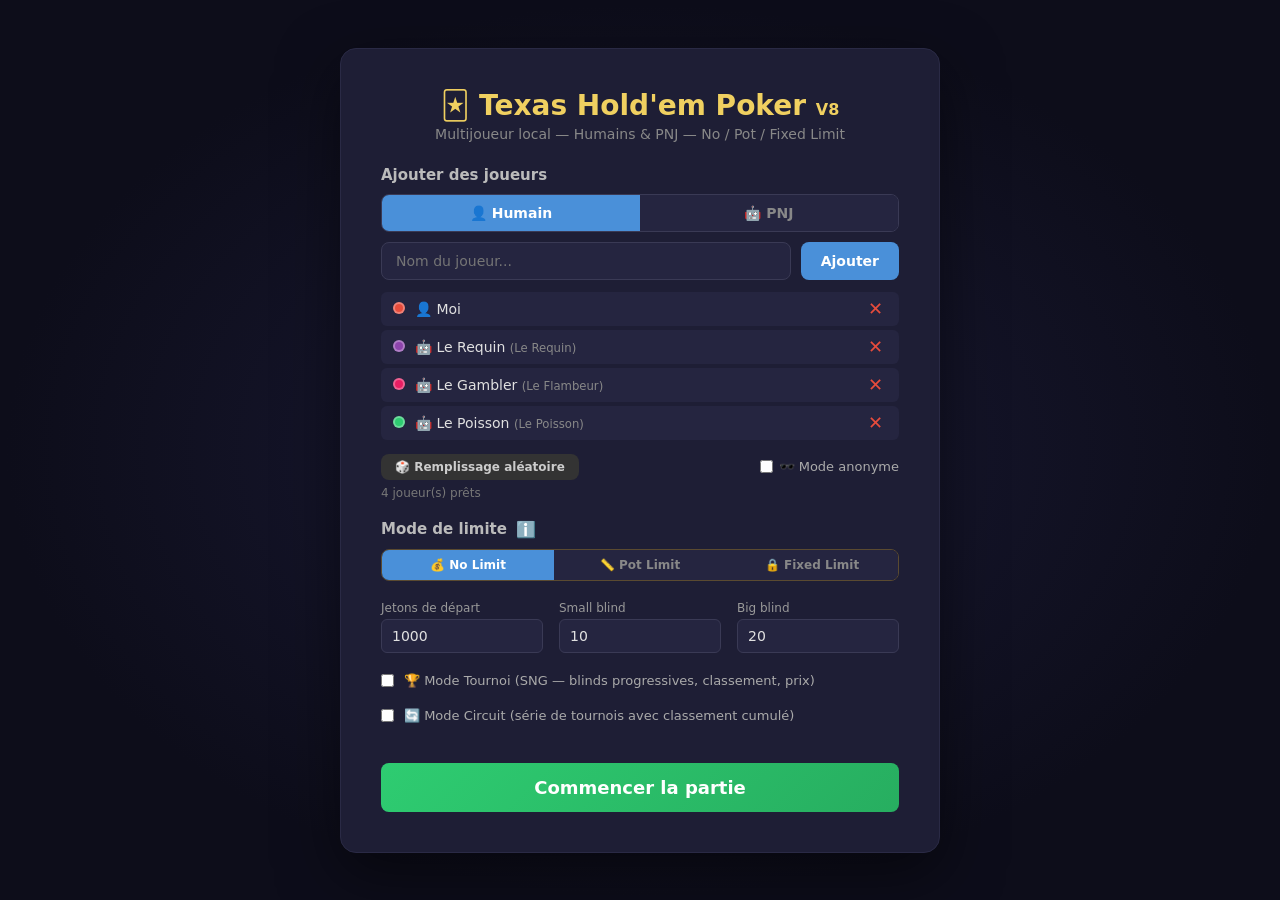
==== index.html @ 8957c3cc "V9: panneau classement live + mode circuit + payout adaptatif + adaptation inter-tournois" ====
<!DOCTYPE html>
<html lang="fr">
<head>
  <meta charset="UTF-8">
  <meta name="viewport" content="width=device-width, initial-scale=1.0">
  <title>Texas Hold'em Poker V9</title>
  <link rel="icon" href="data:image/svg+xml,<svg xmlns='http://www.w3.org/2000/svg' viewBox='0 0 32 32'><text y='28' font-size='28'>🃏</text></svg>">
  <link rel="stylesheet" href="style.css">
</head>
<body>
  <!-- Écran de configuration -->
  <div id="setup-screen" class="setup-screen">
    <div class="setup-card">
      <h1>🃏 Texas Hold'em Poker <span style="font-size:16px;color:#f0d060">V8</span></h1>
      <p class="setup-subtitle">Multijoueur local — Humains & PNJ — No / Pot / Fixed Limit</p>

      <div class="setup-section">
        <h3>Ajouter des joueurs</h3>
        <div class="add-player-row">
          <div class="player-type-toggle">
            <button id="toggle-human" class="toggle-btn active">👤 Humain</button>
            <button id="toggle-npc" class="toggle-btn">🤖 PNJ</button>
          </div>
          <input type="text" id="player-name-input" placeholder="Nom du joueur..." maxlength="20" autocomplete="off">
          <button id="add-player-btn" class="btn btn-primary">Ajouter</button>
        </div>
        <!-- Grille de sélection PNJ -->
        <div id="npc-grid" class="npc-grid hidden">
          <p class="npc-grid-hint">Choisis un personnage (tu peux en prendre plusieurs fois) :</p>
          <div id="npc-cards" class="npc-cards"></div>
        </div>
        <ul id="player-list" class="player-list"></ul>
        <div class="setup-options-row">
          <button id="random-fill-btn" class="btn btn-sm">🎲 Remplissage aléatoire</button>
          <label class="anon-toggle-label">
            <input type="checkbox" id="anonymous-mode-checkbox">
            <span>🕶️ Mode anonyme</span>
          </label>
        </div>
        <p id="player-count-msg" class="hint">Minimum 2 joueurs requis</p>
      </div>

      <div class="setup-section">
        <h3>Mode de limite <button id="toggle-limit-info" class="btn-info-icon" title="Explications">ℹ️</button></h3>
        <div class="player-type-toggle limit-mode-toggle limit-triple">
          <button id="toggle-nolimit" class="toggle-btn active">💰 No Limit</button>
          <button id="toggle-potlimit" class="toggle-btn">📏 Pot Limit</button>
          <button id="toggle-fixedlimit" class="toggle-btn">🔒 Fixed Limit</button>
        </div>
        <div id="limit-info" class="limit-info hidden">
          <p><b>💰 No Limit</b> : Tu peux miser tous tes jetons à tout moment (tapis). C'est le mode le plus agressif et stratégique.</p>
          <p><b>📏 Pot Limit</b> : La relance max est limitée à la taille du pot. Plus contrôlé que le No Limit, mais plus de liberté que le Fixed Limit.</p>
          <p><b>🔒 Fixed Limit</b> : Les mises et relances sont fixes (1×BB preflop/flop, 2×BB turn/river). Maximum 4 relances par tour. Le mode le plus mathématique.</p>
        </div>
      </div>

      <div class="setup-section config-row">
        <div class="config-item">
          <label for="starting-chips">Jetons de départ</label>
          <input type="number" id="starting-chips" value="1000" min="100" max="100000" step="100">
        </div>
        <div class="config-item">
          <label for="small-blind">Small blind</label>
          <input type="number" id="small-blind" value="10" min="1" max="1000" step="5">
        </div>
        <div class="config-item">
          <label for="big-blind">Big blind</label>
          <input type="number" id="big-blind" value="20" min="2" max="2000" step="5">
        </div>
      </div>

      <div class="setup-section" style="margin-top:8px">
        <label class="anon-toggle-label" style="display:flex;align-items:center;gap:10px;cursor:pointer">
          <input type="checkbox" id="tournament-mode-checkbox">
          <span>🏆 Mode Tournoi (SNG — blinds progressives, classement, prix)</span>
        </label>
        <div id="tournament-speed-row" class="hidden" style="margin-top:8px;display:flex;gap:16px">
          <label style="font-size:13px;color:#aaa">Vitesse :</label>
          <label style="cursor:pointer;font-size:13px"><input type="radio" name="t-speed" value="turbo"> ⚡ Turbo (5 mains/niveau)</label>
          <label style="cursor:pointer;font-size:13px"><input type="radio" name="t-speed" value="normal" checked> 🕐 Normal (10 mains/niveau)</label>
          <label style="cursor:pointer;font-size:13px"><input type="radio" name="t-speed" value="slow"> 🐢 Lent (20 mains/niveau)</label>
        </div>
      </div>

      <div class="setup-section" style="margin-top:8px">
        <label class="anon-toggle-label" style="display:flex;align-items:center;gap:10px;cursor:pointer">
          <input type="checkbox" id="circuit-mode-checkbox">
          <span>🔄 Mode Circuit (série de tournois avec classement cumulé)</span>
        </label>
        <div id="circuit-config-row" class="hidden" style="margin-top:8px;display:flex;gap:16px;align-items:center">
          <label style="font-size:13px;color:#aaa">Nombre de tournois :</label>
          <select id="circuit-count" style="background:#1a1a35;color:#e0e0e0;border:1px solid #3a3a55;border-radius:6px;padding:4px 10px;font-size:13px">
            <option value="2">2</option>
            <option value="3" selected>3</option>
            <option value="4">4</option>
            <option value="5">5</option>
          </select>
        </div>
      </div>

      <button id="start-game-btn" class="btn btn-start" disabled>Commencer la partie</button>
    </div>
  </div>

  <!-- Écran de jeu -->
  <div id="game-screen" class="game-screen hidden">
    <!-- En-tête -->
    <div class="game-header">
      <div class="game-info">
        <span id="phase-label" class="phase-label">Pré-flop</span>
        <span id="tournament-hud" class="tournament-hud hidden">
          <span id="t-level">🏆 Niv 1</span>
          <span id="t-blinds">10/20</span>
          <span id="t-hands-left">(10 mains)</span>
          <span id="t-phase-badge" class="t-phase-badge"></span>
          <span id="t-players-left"></span>
        </span>
      </div>
      <div class="game-controls">
        <span class="chip-legend">
          <span class="chip-dot chip-white"></span>1
          <span class="chip-dot chip-red"></span>5
          <span class="chip-dot chip-blue"></span>10
          <span class="chip-dot chip-green"></span>25
          <span class="chip-dot chip-purple"></span>100
          <span class="chip-dot chip-gold"></span>500
        </span>
        <button id="toggle-advice-btn" class="btn btn-sm">💡 Conseils</button>
        <button id="toggle-sound-btn" class="btn-sound" title="Activer/désactiver le son">🔊</button>
        <button id="show-rankings-btn" class="btn btn-sm">🏅 Classement</button>
        <button id="show-log-btn" class="btn btn-sm">📋 Log</button>
        <button id="new-hand-btn" class="btn btn-sm">Nouvelle main</button>
        <button id="end-game-btn" class="btn btn-sm btn-danger">Quitter</button>
      </div>
    </div>

    <!-- Table de poker -->
    <div class="table-container">
      <div class="poker-table">
        <!-- Pile de jetons du pot (au centre) -->
        <div id="pot-area" class="pot-area">
          <span id="pot-display" class="pot-display">Pot : 0</span>
          <div id="pot-stack" class="chip-stack pot-stack"></div>
        </div>

        <!-- Zone des cartes communes -->
        <div class="community-area">
          <div class="community-label">Cartes communes</div>
          <div id="community-cards" class="community-cards">
            <div class="card-placeholder"></div>
            <div class="card-placeholder"></div>
            <div class="card-placeholder"></div>
            <div class="card-placeholder"></div>
            <div class="card-placeholder"></div>
          </div>
        </div>

        <!-- Joueurs positionnés autour de la table -->
        <div id="seats-container" class="seats-container"></div>
      </div>
    </div>

    <!-- Contrôles d'action pour le joueur courant -->
    <div id="action-bar" class="action-bar hidden">
      <div id="current-player-indicator" class="current-player"></div>
      <div class="action-buttons">
        <button id="fold-btn" class="btn btn-action btn-fold">Se coucher</button>
        <button id="check-call-btn" class="btn btn-action btn-check">Parole</button>
        <button id="raise-btn" class="btn btn-action btn-raise">Relancer</button>
        <button id="allin-btn" class="btn btn-action btn-allin">Tapis !</button>
        <div id="raise-controls" class="raise-controls hidden">
          <input type="range" id="raise-slider" min="0" max="1000" value="40" step="5">
          <span id="raise-amount" class="raise-amount">40</span>
          <button id="confirm-raise-btn" class="btn btn-action btn-confirm">Confirmer</button>
          <button id="cancel-raise-btn" class="btn btn-sm">Annuler</button>
        </div>
      </div>
    </div>
  </div>

  <!-- Overlay pour voir ses cartes -->
  <div id="card-overlay" class="card-overlay hidden">
    <div class="card-overlay-content">
      <p class="overlay-player-name" id="overlay-player-name"></p>
      <div id="overlay-cards" class="overlay-cards"></div>
      <p class="overlay-hint">Les autres joueurs : détournez le regard !</p>
      <button id="hide-cards-btn" class="btn btn-primary">Cacher mes cartes</button>
      <div id="overlay-timer" class="overlay-timer"></div>
    </div>
  </div>

  <!-- Panneau de log -->
  <div id="log-panel" class="log-panel hidden">
    <div class="log-header">
      <h3>Historique</h3>
      <div class="log-header-buttons">
        <button id="export-log-btn" class="btn btn-sm">📥 Exporter</button>
        <button id="close-log-btn" class="btn btn-sm">✕</button>
      </div>
    </div>
    <div id="log-content" class="log-content"></div>
  </div>

  <!-- Panneau de classement V9 -->
  <div id="rankings-panel" class="rankings-panel hidden">
    <div class="rankings-header">
      <h3 id="rankings-title">🏅 Classement</h3>
      <button id="close-rankings-btn" class="btn btn-sm">✕</button>
    </div>
    <div id="rankings-content" class="rankings-content"></div>
  </div>

  <!-- Panneau de conseils -->
  <div id="advice-panel" class="advice-panel hidden">
    <div class="advice-header">
      <h3>💡 Conseils stratégiques</h3>
      <button id="close-advice-btn" class="btn btn-sm">✕</button>
    </div>
    <div id="advice-content" class="advice-content"></div>
  </div>

  <!-- Overlay de fin de main (vainqueur) -->
  <div id="winner-overlay" class="winner-overlay hidden">
    <div class="winner-card">
      <h2 id="winner-title"></h2>
      <div id="showdown-cards" class="showdown-cards"></div>
      <p id="winner-amount"></p>
      <button id="next-hand-btn" class="btn btn-start">Main suivante</button>
    </div>
  </div>

  <script src="npcs.js"></script>
  <script src="strategies/loader.js"></script>
  <script src="strategies/position.js"></script>
  <script src="strategies/stack-depth.js"></script>
  <script src="strategies/board-texture.js"></script>
  <script src="strategies/multiway.js"></script>
  <script src="strategies/phase.js"></script>
  <script src="strategies/opponent-model.js"></script>
  <script src="strategies/gto.js"></script>
  <script src="decide.js"></script>
  <script src="audio.js"></script>
  <script src="fx.js"></script>
  <script src="tournament.js"></script>
  <script src="game.js"></script>
</body>
</html>
---- style.css ----
/* === RESET & BASE === */
*, *::before, *::after {
  box-sizing: border-box;
  margin: 0;
  padding: 0;
}

body {
  font-family: 'Segoe UI', system-ui, -apple-system, sans-serif;
  background: #0d0d1a;
  color: #e0e0e0;
  height: 100vh;
  width: 100vw;
  overflow: hidden;
  user-select: none;
}

.hidden {
  display: none !important;
}

/* === BUTTONS === */
.btn {
  cursor: pointer;
  border: none;
  border-radius: 8px;
  font-weight: 600;
  font-size: 14px;
  padding: 10px 20px;
  transition: all 0.15s ease;
  font-family: inherit;
}

.btn:hover {
  filter: brightness(1.15);
  transform: translateY(-1px);
}

.btn:active {
  transform: translateY(0);
}

.btn:disabled {
  opacity: 0.4;
  cursor: not-allowed;
  filter: none;
  transform: none;
}

.btn-primary {
  background: #4a90d9;
  color: #fff;
}

.btn-start {
  background: linear-gradient(135deg, #2ecc71, #27ae60);
  color: #fff;
  font-size: 18px;
  padding: 14px 40px;
  margin-top: 20px;
  width: 100%;
}

.btn-danger {
  background: #c0392b;
  color: #fff;
}

.btn-sm {
  font-size: 12px;
  padding: 6px 14px;
  background: #333;
  color: #ccc;
}

.btn-action {
  font-size: 16px;
  padding: 12px 28px;
  border-radius: 10px;
  min-width: 120px;
}

.btn-fold {
  background: #c0392b;
  color: #fff;
}

.btn-check {
  background: #2980b9;
  color: #fff;
}

.btn-raise {
  background: #e67e22;
  color: #fff;
}

.btn-allin {
  background: linear-gradient(135deg, #e74c3c, #c0392b);
  color: #fff;
  font-weight: 800;
  letter-spacing: 1px;
  text-shadow: 0 1px 2px rgba(0,0,0,0.4);
  animation: allin-glow 1.5s ease-in-out infinite alternate;
}

.btn-allin:hover {
  background: linear-gradient(135deg, #ff5c4c, #e04040);
  animation: none;
  box-shadow: 0 0 20px rgba(231, 76, 60, 0.7);
}

.btn-allin:disabled {
  background: #555;
  color: #888;
  text-shadow: none;
  animation: none;
}

@keyframes allin-glow {
  from { box-shadow: 0 0 5px rgba(231, 76, 60, 0.4); }
  to   { box-shadow: 0 0 18px rgba(231, 76, 60, 0.8); }
}

.btn-confirm {
  background: #27ae60;
  color: #fff;
  font-size: 14px;
  padding: 8px 20px;
}

/* === SETUP SCREEN === */
.setup-screen {
  display: flex;
  align-items: center;
  justify-content: center;
  height: 100vh;
  background: radial-gradient(ellipse at center, #1a1a35 0%, #0d0d1a 70%);
}

.setup-card {
  background: #1e1e35;
  border: 1px solid #2a2a45;
  border-radius: 16px;
  padding: 40px;
  width: 600px;
  max-width: 95vw;
  max-height: 95vh;
  overflow-y: auto;
  box-shadow: 0 20px 60px rgba(0,0,0,0.5);
}

.setup-card h1 {
  text-align: center;
  font-size: 28px;
  margin-bottom: 4px;
  color: #f0d060;
}

.setup-subtitle {
  text-align: center;
  color: #888;
  font-size: 14px;
  margin-bottom: 24px;
}

.setup-section {
  margin-bottom: 20px;
}

.setup-section h3 {
  font-size: 15px;
  margin-bottom: 10px;
  color: #bbb;
}

.add-player-row {
  display: flex;
  gap: 10px;
  flex-wrap: wrap;
}

/* === PLAYER TYPE TOGGLE === */
.player-type-toggle {
  display: flex;
  gap: 0;
  border-radius: 8px;
  overflow: hidden;
  border: 1px solid #3a3a55;
  width: 100%;
}

/* Bouton info */
.btn-info-icon {
  background: none;
  border: none;
  font-size: 16px;
  cursor: pointer;
  padding: 0 4px;
  vertical-align: middle;
  transition: transform 0.15s;
}

.btn-info-icon:hover {
  transform: scale(1.2);
}

/* Panneau d'info limite */
.limit-info {
  margin-top: 10px;
  padding: 12px 14px;
  background: #1a1a30;
  border: 1px solid #3a3a55;
  border-radius: 8px;
  font-size: 12px;
  line-height: 1.6;
  color: #aaa;
}

.limit-info p {
  margin-bottom: 6px;
}

.limit-info b {
  color: #ddd;
}

/* Résumé de fin de partie */
.game-summary {
  text-align: center;
  padding: 10px 0;
}

.summary-stats {
  display: flex;
  justify-content: center;
  gap: 30px;
  margin-bottom: 16px;
  font-size: 15px;
  color: #ddd;
}

.summary-ranking {
  margin-bottom: 16px;
}

.summary-ranking h4 {
  color: #f0d060;
  margin-bottom: 8px;
  font-size: 16px;
}

.ranking-list {
  font-size: 14px;
  line-height: 1.8;
  color: #ccc;
}

.summary-buttons {
  display: flex;
  justify-content: center;
  gap: 10px;
}

/* Mode de limite : visuel distinct */
.limit-mode-toggle {
  border-color: #5a4a30 !important;
  background: #1a1a2e;
}

/* 3 boutons en ligne */
.limit-triple .toggle-btn {
  padding: 8px 8px;
  font-size: 12px;
}

.toggle-btn {
  flex: 1;
  padding: 10px 14px;
  font-size: 14px;
  font-family: inherit;
  font-weight: 600;
  border: none;
  cursor: pointer;
  background: #252540;
  color: #888;
  transition: all 0.15s ease;
}

.toggle-btn.active {
  background: #4a90d9;
  color: #fff;
}

.toggle-btn:hover:not(.active) {
  background: #303050;
  color: #ccc;
}

/* === NPC GRID === */
.npc-grid {
  margin-top: 12px;
}

.npc-grid-hint {
  color: #888;
  font-size: 13px;
  margin-bottom: 10px;
}

.npc-cards {
  display: grid;
  grid-template-columns: repeat(3, 1fr);
  gap: 8px;
  max-height: 320px;
  overflow-y: auto;
}

.npc-card {
  background: #252540;
  border: 2px solid #3a3a55;
  border-radius: 10px;
  padding: 10px;
  cursor: pointer;
  transition: all 0.15s ease;
  text-align: center;
}

.npc-card:hover {
  border-color: #4a90d9;
  transform: translateY(-2px);
  box-shadow: 0 4px 12px rgba(0,0,0,0.3);
}

.npc-card.selected {
  border-color: #f0d060;
  background: #2a2a40;
  box-shadow: 0 0 15px rgba(240,208,96,0.3);
}

.npc-card-emoji {
  font-size: 32px;
  margin-bottom: 4px;
}

.npc-card-name {
  font-weight: 700;
  font-size: 14px;
  color: #e0e0e0;
  margin-bottom: 2px;
}

.npc-card-archetype {
  font-size: 10px;
  color: #f0d060;
  text-transform: uppercase;
  letter-spacing: 1px;
  margin-bottom: 4px;
}

.npc-card-desc {
  font-size: 11px;
  color: #999;
  margin-bottom: 6px;
  line-height: 1.3;
}

.npc-card-backstory {
  font-size: 10px;
  color: #666;
  font-style: italic;
  margin-bottom: 8px;
  line-height: 1.3;
}

.npc-card-traits {
  display: flex;
  flex-direction: column;
  gap: 2px;
}

.npc-trait {
  display: flex;
  align-items: center;
  gap: 6px;
  font-size: 9px;
}

.trait-label {
  width: 70px;
  text-align: right;
  color: #777;
  text-transform: capitalize;
}

.trait-bar {
  flex: 1;
  height: 5px;
  background: #1a1a30;
  border-radius: 3px;
  overflow: hidden;
}

.trait-fill {
  height: 100%;
  background: linear-gradient(90deg, #4a90d9, #2ecc71);
  border-radius: 3px;
}

/* === NPC BADGE ON SEATS === */
.npc-badge {
  font-size: 12px;
  filter: grayscale(0);
}

.add-player-row input {
  flex: 1;
  padding: 10px 14px;
  border-radius: 8px;
  border: 1px solid #3a3a55;
  background: #252540;
  color: #e0e0e0;
  font-size: 14px;
  font-family: inherit;
  outline: none;
}

.add-player-row input:focus {
  border-color: #4a90d9;
}

.player-list {
  list-style: none;
  margin-top: 12px;
  max-height: 160px;
  overflow-y: auto;
}

.player-list li {
  display: flex;
  justify-content: space-between;
  align-items: center;
  padding: 8px 12px;
  margin-bottom: 4px;
  background: #252540;
  border-radius: 6px;
  font-size: 14px;
}

.player-list li .remove-player {
  background: none;
  border: none;
  color: #e74c3c;
  cursor: pointer;
  font-size: 18px;
  padding: 0 4px;
  line-height: 1;
}

.player-list li .remove-player:hover {
  color: #ff6b6b;
}

/* Options de setup (aléatoire + anonyme) */
.setup-options-row {
  display: flex;
  align-items: center;
  justify-content: space-between;
  margin-top: 10px;
  gap: 12px;
}
.anon-toggle-label {
  display: flex;
  align-items: center;
  gap: 6px;
  font-size: 13px;
  color: #aaa;
  cursor: pointer;
  user-select: none;
}
.anon-toggle-label input {
  cursor: pointer;
}
.npc-name-generic {
  color: #888;
  font-style: italic;
}

.player-list li .player-color-dot {
  display: inline-block;
  width: 12px;
  height: 12px;
  border-radius: 50%;
  margin-right: 10px;
  border: 2px solid rgba(255,255,255,0.3);
}

.hint {
  color: #777;
  font-size: 12px;
  margin-top: 6px;
}

.config-row {
  display: flex;
  gap: 16px;
}

.config-item {
  flex: 1;
}

.config-item label {
  display: block;
  font-size: 12px;
  color: #999;
  margin-bottom: 4px;
}

.config-item input {
  width: 100%;
  padding: 8px 10px;
  border-radius: 6px;
  border: 1px solid #3a3a55;
  background: #252540;
  color: #e0e0e0;
  font-size: 14px;
  font-family: inherit;
  outline: none;
}

.config-item input:focus {
  border-color: #4a90d9;
}

/* === GAME SCREEN === */
.game-screen {
  display: flex;
  flex-direction: column;
  height: 100vh;
  background: radial-gradient(ellipse at center, #1a1a35 0%, #0d0d1a 70%);
}

.game-header {
  display: flex;
  justify-content: space-between;
  align-items: center;
  padding: 10px 24px;
  background: rgba(0,0,0,0.3);
  border-bottom: 1px solid #2a2a45;
  z-index: 10;
}

.game-info {
  display: flex;
  align-items: center;
  gap: 20px;
}

.phase-label {
  background: #4a90d9;
  color: #fff;
  padding: 4px 14px;
  border-radius: 12px;
  font-size: 13px;
  font-weight: 700;
  text-transform: uppercase;
}

.game-controls {
  display: flex;
  gap: 8px;
}

/* === POKER TABLE === */
.table-container {
  flex: 1;
  display: flex;
  align-items: center;
  justify-content: center;
  padding: 20px;
}

.poker-table {
  position: relative;
  width: 75vw;
  max-width: 1000px;
  height: 55vh;
  max-height: 550px;
  min-height: 420px;
  background: radial-gradient(ellipse at center, #27744a 0%, #1a5c38 50%, #0f3d22 100%);
  border-radius: 50%;
  border: 8px solid #1a3a25;
  box-shadow:
    0 0 0 20px #1a1a2e,
    0 0 0 24px #2a2a3a,
    0 20px 60px rgba(0,0,0,0.6),
    inset 0 0 80px rgba(0,0,0,0.2);
}

/* === POT AREA (centre de la table) === */
.pot-area {
  position: absolute;
  top: 26%;
  left: 50%;
  transform: translate(-50%, -50%);
  display: flex;
  flex-direction: column;
  align-items: center;
  gap: 4px;
  z-index: 2;
}

.pot-display {
  font-size: 15px;
  font-weight: 700;
  color: #f0d060;
  text-shadow: 0 1px 3px rgba(0,0,0,0.5);
}

/* === CHIP STACKS === */
.chip-stack {
  transition: all 0.3s ease;
}

/* Ligne de piles côte à côte */
.chip-stacks-row {
  display: flex;
  gap: 3px;
  justify-content: center;
  align-items: flex-end;
}

/* Pile d'une dénomination */
.chip-denom-stack {
  display: flex;
  flex-direction: column;
  align-items: center;
  position: relative;
}

.chip-denom-stack .chip {
  width: 22px;
  height: 22px;
  border-radius: 50%;
  margin-top: -12px;
  border: 2px solid rgba(255,255,255,0.25);
  box-shadow: 0 1px 2px rgba(0,0,0,0.3);
}

.chip-denom-stack .chip:first-child {
  margin-top: 0;
}

.chip-count-label {
  font-size: 8px;
  color: #aaa;
  margin-top: 1px;
}

.pot-stack .chip-denom-stack .chip {
  width: 26px;
  height: 26px;
  margin-top: -14px;
  border-color: rgba(240,208,96,0.5);
}

.pot-stack .chip-denom-stack .chip:first-child {
  margin-top: 0;
}

/* Couleurs des jetons */
.chip.chip-gold   { background: radial-gradient(circle at 35% 35%, #f0d060, #b8860b); }
.chip.chip-blue   { background: radial-gradient(circle at 35% 35%, #5dade2, #1a5276); }
.chip.chip-red    { background: radial-gradient(circle at 35% 35%, #ec7063, #922b21); }
.chip.chip-green  { background: radial-gradient(circle at 35% 35%, #58d68d, #1e8449); }
.chip.chip-purple { background: radial-gradient(circle at 35% 35%, #af7ac5, #6c3483); }
.chip.chip-white  { background: radial-gradient(circle at 35% 35%, #f5f5f5, #bbb); }

/* Piles des joueurs */
.player-chip-stack {
  margin-top: 2px;
}

.player-chip-stack .chip {
  width: 16px;
  height: 16px;
  margin-top: -8px;
  border: 1.5px solid rgba(255,255,255,0.2);
}

.player-chip-stack .chip:first-child {
  margin-top: 0;
}

/* Piles de mises courantes (devant le joueur, près du tapis) */
.bet-stack {
  position: absolute;
  bottom: 70px;
  left: 50%;
  transform: translateX(-50%);
  z-index: 3;
}
.bet-stack .chip {
  width: 14px;
  height: 14px;
  margin-top: -7px;
  border: 1.5px solid rgba(255,255,255,0.3);
}

/* Légende des valeurs de jetons */
.chip-legend {
  display: flex;
  align-items: center;
  gap: 2px;
  font-size: 10px;
  color: #888;
  margin-right: 8px;
}

.chip-dot {
  display: inline-block;
  width: 12px;
  height: 12px;
  border-radius: 50%;
  margin: 0 1px 0 6px;
  border: 1px solid rgba(255,255,255,0.2);
}

.chip-dot.chip-gold   { background: radial-gradient(circle at 35% 35%, #f0d060, #b8860b); }
.chip-dot.chip-blue   { background: radial-gradient(circle at 35% 35%, #5dade2, #1a5276); }
.chip-dot.chip-red    { background: radial-gradient(circle at 35% 35%, #ec7063, #922b21); }
.chip-dot.chip-green  { background: radial-gradient(circle at 35% 35%, #58d68d, #1e8449); }
.chip-dot.chip-purple { background: radial-gradient(circle at 35% 35%, #af7ac5, #6c3483); }
.chip-dot.chip-white  { background: radial-gradient(circle at 35% 35%, #f5f5f5, #bbb); }

/* === ADVICE PANEL === */
.advice-panel {
  position: fixed;
  right: 0;
  top: 0;
  bottom: 0;
  width: 300px;
  background: rgba(15,15,30,0.97);
  backdrop-filter: blur(10px);
  border-left: 1px solid #2a2a45;
  z-index: 75;
  display: flex;
  flex-direction: column;
  animation: slideInRight 0.25s ease-out;
}

@keyframes slideInRight {
  from { transform: translateX(100%); }
  to { transform: translateX(0); }
}

.advice-header {
  display: flex;
  justify-content: space-between;
  align-items: center;
  padding: 16px 20px;
  border-bottom: 1px solid #2a2a45;
}

.advice-header h3 {
  font-size: 15px;
}

.advice-content {
  flex: 1;
  overflow-y: auto;
  padding: 16px 20px;
  font-size: 13px;
  line-height: 1.7;
  color: #bbb;
}

.advice-section {
  margin-bottom: 12px;
  padding: 8px 12px;
  background: rgba(255,255,255,0.04);
  border-radius: 8px;
}

.advice-tips {
  background: rgba(240,208,96,0.08);
  border: 1px solid rgba(240,208,96,0.2);
  color: #ddd;
  line-height: 1.6;
}

/* === COMMUNITY CARDS === */
.community-area {
  position: absolute;
  top: 56%;
  left: 50%;
  transform: translate(-50%, -50%);
  display: flex;
  flex-direction: column;
  align-items: center;
  gap: 4px;
}

.community-label {
  font-size: 11px;
  color: rgba(255,255,255,0.6);
  text-transform: uppercase;
  letter-spacing: 2px;
  margin-bottom: 2px;
}

.community-cards {
  display: flex;
  gap: 8px;
}

.card-placeholder {
  width: 56px;
  height: 80px;
  border-radius: 6px;
  border: 1.5px dashed rgba(255,255,255,0.15);
  background: rgba(0,0,0,0.1);
}

/* === CARD STYLES === */
.card {
  width: 56px;
  height: 80px;
  border-radius: 6px;
  font-weight: 700;
  display: flex;
  flex-direction: column;
  align-items: center;
  justify-content: center;
  position: relative;
  flex-shrink: 0;
  box-shadow: 0 2px 8px rgba(0,0,0,0.3);
  transition: transform 0.15s ease;
}

.card-back {
  background: linear-gradient(135deg, #1a3a5c, #0d2137);
  border: 2px solid #2a5080;
  background-image:
    repeating-linear-gradient(45deg, transparent, transparent 4px, rgba(255,255,255,0.03) 4px, rgba(255,255,255,0.03) 8px);
}

.card-back::after {
  content: '';
  position: absolute;
  inset: 4px;
  border-radius: 3px;
  border: 1px solid rgba(255,255,255,0.15);
}

.card-front {
  background: #fff;
  border: 2px solid #ccc;
  color: #000;
}

.card-front.red {
  color: #c0392b;
}

.card-rank {
  position: absolute;
  top: 3px;
  left: 5px;
  font-size: 13px;
  line-height: 1;
}

.card-suit-center {
  font-size: 22px;
  line-height: 1;
}

/* === SEATS / PLAYERS === */
.seats-container {
  position: absolute;
  inset: 0;
  pointer-events: none;
}

.player-seat {
  position: absolute;
  transform: translate(-50%, -50%);
  pointer-events: auto;
  display: flex;
  flex-direction: column;
  align-items: center;
  gap: 4px;
  z-index: 5;
}

.player-info.active {
  border-color: #f0d060;
  box-shadow: 0 0 20px rgba(240,208,96,0.4);
  animation: pulse-gold 1.5s ease-in-out infinite;
}

.player-info.folded {
  opacity: 0.4;
}

.player-info.all-in {
  border-color: #e74c3c;
}

.player-name-row {
  display: flex;
  align-items: center;
  justify-content: center;
  gap: 6px;
  font-size: 13px;
  font-weight: 700;
}

.dealer-badge {
  background: #f0d060;
  color: #000;
  width: 18px;
  height: 18px;
  border-radius: 50%;
  font-size: 10px;
  font-weight: 900;
  display: flex;
  align-items: center;
  justify-content: center;
  line-height: 1;
}

.blind-badge {
  width: 20px;
  height: 16px;
  border-radius: 3px;
  font-size: 9px;
  font-weight: 900;
  display: inline-flex;
  align-items: center;
  justify-content: center;
  line-height: 1;
  margin: 0 1px;
}
.blind-sb {
  background: #3498db;
  color: #fff;
}
.blind-bb {
  background: #e74c3c;
  color: #fff;
}

.player-chips {
  font-size: 12px;
  color: #f0d060;
  font-weight: 600;
}

.player-bet {
  font-size: 11px;
  color: #aaa;
}

/* Player hole cards (shown next to player info) */
.player-hole-cards {
  display: flex;
  gap: 4px;
}

.player-hole-cards .card {
  width: 44px;
  height: 62px;
  cursor: default;
}

.player-hole-cards .card .card-rank {
  font-size: 11px;
  top: 2px;
  left: 3px;
}

.player-hole-cards .card .card-suit-center {
  font-size: 18px;
}

/* Cartes plus grandes pour le mode solo humain */
.player-hole-cards-large .card {
  width: 60px;
  height: 85px;
}

.player-hole-cards-large .card .card-rank {
  font-size: 15px;
  top: 3px;
  left: 5px;
}

.player-hole-cards-large .card .card-suit-center {
  font-size: 26px;
}

.view-cards-btn {
  font-size: 11px;
  padding: 4px 10px;
  background: rgba(255,255,255,0.1);
  color: #ccc;
  border: 1px solid rgba(255,255,255,0.2);
  border-radius: 6px;
  cursor: pointer;
  font-family: inherit;
  transition: all 0.15s;
}

.view-cards-btn:hover {
  background: rgba(255,255,255,0.2);
  color: #fff;
}

/* === ACTION BAR === */
.action-bar {
  position: fixed;
  bottom: 0;
  left: 0;
  right: 0;
  background: rgba(20,20,40,0.95);
  backdrop-filter: blur(10px);
  border-top: 1px solid #2a2a45;
  padding: 12px 24px;
  display: flex;
  align-items: center;
  justify-content: center;
  gap: 20px;
  z-index: 20;
}

.current-player {
  font-size: 16px;
  font-weight: 700;
  color: #f0d060;
  min-width: 150px;
  text-align: center;
}

.action-buttons {
  display: flex;
  align-items: center;
  gap: 10px;
}

.raise-controls {
  display: flex;
  align-items: center;
  gap: 10px;
  margin-left: 8px;
}

.raise-controls input[type="range"] {
  width: 120px;
  accent-color: #e67e22;
}

.raise-amount {
  color: #e67e22;
  font-weight: 700;
  min-width: 40px;
  text-align: center;
}

/* === CARD OVERLAY === */
.card-overlay {
  position: fixed;
  inset: 0;
  background: rgba(0,0,0,0.85);
  backdrop-filter: blur(8px);
  display: flex;
  align-items: center;
  justify-content: center;
  z-index: 100;
}

.card-overlay-content {
  text-align: center;
}

.overlay-player-name {
  font-size: 20px;
  font-weight: 700;
  margin-bottom: 20px;
  color: #f0d060;
}

.overlay-cards {
  display: flex;
  gap: 16px;
  justify-content: center;
  margin-bottom: 16px;
}

.overlay-cards .card {
  width: 100px;
  height: 140px;
}

.overlay-cards .card .card-rank {
  font-size: 24px;
  top: 6px;
  left: 8px;
}

.overlay-cards .card .card-suit-center {
  font-size: 44px;
}

.overlay-hint {
  color: #e74c3c;
  font-size: 14px;
  font-weight: 600;
  margin-bottom: 20px;
  animation: blink 1s ease-in-out infinite;
}

.overlay-timer {
  color: #888;
  font-size: 14px;
  margin-top: 8px;
}

/* === WINNER OVERLAY === */
.winner-overlay {
  position: fixed;
  inset: 0;
  background: rgba(0,0,0,0.8);
  backdrop-filter: blur(6px);
  display: flex;
  align-items: center;
  justify-content: center;
  z-index: 90;
}

.winner-card h2 {
  font-size: 28px;
  color: #f0d060;
  margin-bottom: 20px;
}

.showdown-cards {
  display: flex;
  flex-direction: column;
  gap: 16px;
  margin-bottom: 16px;
  max-height: 300px;
  overflow-y: auto;
}

.showdown-player {
  background: rgba(255,255,255,0.05);
  border-radius: 10px;
  padding: 12px 16px;
}

.showdown-player .showdown-name {
  font-weight: 700;
  margin-bottom: 8px;
}

.showdown-cards-row {
  display: flex;
  gap: 6px;
  justify-content: center;
}

.showdown-player .showdown-cards-row .card {
  width: 52px;
  height: 74px;
}

.showdown-player .showdown-cards-row .card .card-rank {
  font-size: 13px;
  top: 3px;
  left: 4px;
}

.showdown-player .showdown-cards-row .card .card-suit-center {
  font-size: 22px;
}

.showdown-player .showdown-hand-name {
  font-size: 13px;
  color: #aaa;
  margin-top: 4px;
}

.winner-highlight {
  border: 2px solid #f0d060;
  background: rgba(240,208,96,0.1);
}

#winner-amount {
  font-size: 18px;
  color: #2ecc71;
  font-weight: 700;
  margin-bottom: 20px;
}

.winner-tied {
  color: #f0d060;
}

/* === LOG PANEL === */
.log-panel {
  position: fixed;
  right: 0;
  top: 0;
  bottom: 0;
  width: 320px;
  background: rgba(15,15,30,0.97);
  backdrop-filter: blur(10px);
  border-left: 1px solid #2a2a45;
  z-index: 80;
  display: flex;
  flex-direction: column;
}

.log-header {
  display: flex;
  justify-content: space-between;
  align-items: center;
  padding: 16px 20px;
  border-bottom: 1px solid #2a2a45;
}

.log-header h3 {
  font-size: 16px;
}

.log-header-buttons {
  display: flex;
  gap: 8px;
}

.log-content {
  flex: 1;
  overflow-y: auto;
  padding: 12px 20px;
  font-size: 13px;
  line-height: 1.6;
  color: #bbb;
}

.log-entry {
  padding: 4px 0;
  border-bottom: 1px solid rgba(255,255,255,0.03);
}

.log-entry .time {
  color: #666;
  font-size: 11px;
}

/* === CARD MARKERS (showdown best hand) === */
.card-wrapper {
  position: relative;
  display: inline-flex;
  flex-direction: column;
  align-items: center;
}

.card-marker {
  font-size: 10px;
  margin-top: 2px;
  font-weight: 700;
}

.marker-best {
  color: #f0d060;
  text-shadow: 0 0 6px rgba(240,208,96,0.6);
}

.marker-unused {
  opacity: 0.3;
}

.wrapper-unused .card {
  opacity: 0.35;
  filter: grayscale(0.6);
}

/* === SHOWDOWN SECTION LABELS === */
.showdown-section-label {
  font-size: 11px;
  color: #666;
  text-transform: uppercase;
  letter-spacing: 1px;
  margin: 8px 0 4px;
}

/* === SHOWDOWN BOARD (flop / turn / river) === */
.showdown-board {
  display: flex;
  justify-content: center;
  gap: 16px;
  margin-bottom: 12px;
}

.showdown-board-group {
  display: flex;
  flex-direction: column;
  align-items: center;
  gap: 3px;
}

.showdown-board-label {
  font-size: 10px;
  color: #888;
  text-transform: uppercase;
  letter-spacing: 1px;
}

/* === SOLO HUMAN CARDS (bigger, always visible) === */
.player-hole-cards-large {
  display: flex;
  gap: 6px;
  margin-top: 4px;
}

/* === NPC THINKING DOTS === */
@keyframes npcDots {
  0%, 20% { content: '.'; }
  40% { content: '..'; }
  60%, 100% { content: '...'; }
}

/* === CHIP FLASH === */
@keyframes chipFlashGreen {
  0% { color: #2ecc71; transform: scale(1); }
  50% { color: #2ecc71; transform: scale(1.1); }
  100% { transform: scale(1); }
}

@keyframes chipFlashRed {
  0% { color: #e74c3c; transform: scale(1); }
  50% { color: #e74c3c; transform: scale(1.1); }
  100% { transform: scale(1); }
}

.chip-flash-green {
  animation: chipFlashGreen 0.4s ease-out;
}

.chip-flash-red {
  animation: chipFlashRed 0.4s ease-out;
}

/* === WINNER CELEBRATION === */
@keyframes winnerPulse {
  0%, 100% { box-shadow: 0 0 20px rgba(240,208,96,0.4), 0 0 40px rgba(240,208,96,0.2); }
  50% { box-shadow: 0 0 40px rgba(240,208,96,0.8), 0 0 80px rgba(240,208,96,0.4); }
}

@keyframes confettiFall {
  0% { transform: translateY(-10px) rotate(0deg); opacity: 1; }
  100% { transform: translateY(80px) rotate(720deg); opacity: 0; }
}

.winner-pulse {
  animation: winnerPulse 1.5s ease-in-out 3;
}

.winner-card {
  background: #1e1e35;
  border: 2px solid #f0d060;
  border-radius: 16px;
  padding: 36px 48px;
  text-align: center;
  max-width: 800px;
  max-height: 90vh;
  overflow-y: auto;
  box-shadow: 0 20px 60px rgba(0,0,0,0.6);
}

/* === BETTER PLAYER INFO CONTRAST === */
.player-info {
  background: rgba(0,0,0,0.82);
  backdrop-filter: blur(6px);
  border-radius: 10px;
  padding: 8px 16px;
  text-align: center;
  border: 2px solid transparent;
  min-width: 110px;
  transition: border-color 0.2s, box-shadow 0.2s;
}

.player-info:hover {
  border-color: rgba(255,255,255,0.2);
}

/* === ANIMATIONS === */
@keyframes pulse-gold {
  0%, 100% { box-shadow: 0 0 20px rgba(240,208,96,0.4); }
  50% { box-shadow: 0 0 35px rgba(240,208,96,0.7); }
}

@keyframes blink {
  0%, 100% { opacity: 1; }
  50% { opacity: 0.4; }
}

@keyframes deal-card {
  from { transform: translateY(-30px) scale(0.8); opacity: 0; }
  to { transform: translateY(0) scale(1); opacity: 1; }
}

.card.dealt {
  animation: deal-card 0.35s ease-out;
}

/* === NPC THINKING ANIMATION === */
@keyframes thinkingPulse {
  0%, 100% { opacity: 0.5; }
  50% { opacity: 1; }
}

.npc-thinking {
  animation: thinkingPulse 1.2s ease-in-out infinite;
}

/* === CHIP ANIMATIONS === */
@keyframes chipFly {
  0% { transform: translate(0, 0) scale(1); opacity: 1; }
  50% { transform: translate(var(--fly-x), var(--fly-y)) scale(1.2); opacity: 1; }
  100% { transform: translate(var(--fly-x-end), var(--fly-y-end)) scale(0.8); opacity: 0; }
}

.chip-particle {
  position: fixed;
  width: 14px;
  height: 14px;
  border-radius: 50%;
  pointer-events: none;
  z-index: 200;
  animation: chipFly 0.7s ease-out forwards;
  box-shadow: 0 0 6px rgba(240,208,96,0.6);
}

.chip-particle.win {
  animation-duration: 1s;
  box-shadow: 0 0 10px rgba(46,204,113,0.8);
}

/* Pot display amélioré */
.pot-display {
  font-size: 20px;
  font-weight: 700;
  color: #f0d060;
  transition: all 0.3s ease;
}

.pot-display.flash {
  animation: chipFlashGreen 0.5s ease-out;
}

/* === RESPONSIVE === */
@media (max-width: 1024px) {
  .poker-table {
    width: 85vw;
    height: 50vh;
  }

  .action-bar {
    padding: 10px 16px;
    gap: 12px;
  }
}

@media (max-width: 768px) {
  .poker-table {
    width: 92vw;
    height: 40vh;
    border-radius: 40%;
  }

  .log-panel {
    width: 100%;
    max-width: 320px;
  }

  .setup-card {
    padding: 24px;
    width: 95vw;
    max-height: 95vh;
    overflow-y: auto;
  }

  .npc-cards {
    grid-template-columns: repeat(2, 1fr);
  }

  .action-bar {
    padding: 8px 12px;
    gap: 8px;
  }

  .btn-action {
    font-size: 13px;
    padding: 8px 16px;
    min-width: 80px;
  }

  .overlay-cards .card {
    width: 70px;
    height: 98px;
  }
}

/* === V7 ENHANCEMENTS === */

/* Particules FX */
.fx-particle {
  will-change: transform, opacity;
}

@keyframes fx-fall {
  0% { transform: translateY(0) rotate(0deg); opacity: 1; }
  80% { opacity: 1; }
  100% { transform: translateY(105vh) rotate(720deg); opacity: 0; }
}

/* Glow de la table */
.poker-table {
  box-shadow:
    0 0 0 20px #1a1a2e,
    0 0 0 24px #2a2a3a,
    0 20px 60px rgba(0,0,0,0.6),
    0 0 80px rgba(46,204,113,0.08),
    inset 0 0 80px rgba(0,0,0,0.2);
}

/* Cartes avec animation de distribution */
.card.dealt {
  animation: dealCard 0.35s cubic-bezier(0.34, 1.56, 0.64, 1) both;
}

@keyframes dealCard {
  0% { transform: translateY(-40px) rotate(-15deg) scale(0.5); opacity: 0; }
  100% { transform: translateY(0) rotate(0) scale(1); opacity: 1; }
}

/* Carte hover effet loupe */
.card-front:hover {
  transform: scale(1.08);
  box-shadow: 0 4px 16px rgba(0,0,0,0.4);
  z-index: 10;
}

/* Jetons améliorés — glow léger */
.chip {
  transition: transform 0.15s ease, box-shadow 0.15s ease;
}
.chip:hover {
  transform: scale(1.2);
}

/* Pot stack pulse */
@keyframes potGlow {
  0%, 100% { box-shadow: 0 0 20px rgba(240,208,96,0.3); }
  50% { box-shadow: 0 0 40px rgba(240,208,96,0.6); }
}
.pot-display {
  animation: potGlow 3s ease-in-out infinite;
}

/* Action bar améliorée */
.action-bar {
  background: linear-gradient(180deg, rgba(15,15,35,0.98) 0%, rgba(10,10,25,0.98) 100%);
  border-top: 2px solid #2a2a55;
  box-shadow: 0 -4px 20px rgba(0,0,0,0.5);
}

/* Bouton son */
.btn-sound {
  background: transparent;
  border: 1px solid #4a4a6a;
  color: #aaa;
  font-size: 16px;
  width: 36px;
  height: 36px;
  border-radius: 50%;
  display: flex;
  align-items: center;
  justify-content: center;
  cursor: pointer;
  transition: all 0.2s ease;
  padding: 0;
}
.btn-sound:hover {
  background: rgba(255,255,255,0.1);
  border-color: #f0d060;
  color: #f0d060;
}
.btn-sound.muted {
  color: #555;
  border-color: #333;
}

/* Animations des boutons d'action */
.btn-action {
  transition: all 0.2s cubic-bezier(0.34, 1.56, 0.64, 1);
}
.btn-action:not(:disabled):active {
  transform: scale(0.92);
}

/* Fold button — effet dramatique */
.btn-fold:not(:disabled):active {
  animation: shake 0.3s ease;
}
@keyframes shake {
  0%, 100% { transform: translateX(0); }
  25% { transform: translateX(-4px); }
  75% { transform: translateX(4px); }
}

/* All-in button — pulse menaçant */
.btn-allin:not(:disabled) {
  animation: allinPulse 2s ease-in-out infinite;
}
@keyframes allinPulse {
  0%, 100% { box-shadow: 0 0 5px rgba(231,76,60,0.4); }
  50% { box-shadow: 0 0 20px rgba(231,76,60,0.8), 0 0 40px rgba(231,76,60,0.3); }
}

/* Winner overlay — animation entrée */
.winner-card {
  animation: winnerEntrance 0.5s cubic-bezier(0.34, 1.56, 0.64, 1) both;
}
@keyframes winnerEntrance {
  0% { transform: scale(0.5); opacity: 0; }
  100% { transform: scale(1); opacity: 1; }
}

/* Badge PNJ amélioré */
.npc-badge {
  filter: drop-shadow(0 0 3px rgba(255,255,255,0.3));
}

/* Transition de phase (flop/turn/river) */
.community-cards .card {
  animation: communityReveal 0.4s cubic-bezier(0.34, 1.56, 0.64, 1) both;
}
@keyframes communityReveal {
  0% { transform: rotateY(90deg) scale(0.6); opacity: 0; }
  100% { transform: rotateY(0) scale(1); opacity: 1; }
}

/* Timer overlay — compte à rebours */
.overlay-timer {
  color: #e74c3c;
  font-size: 14px;
  margin-top: 10px;
  animation: timerBlink 1s ease-in-out infinite;
}
@keyframes timerBlink {
  0%, 100% { opacity: 0.7; }
  50% { opacity: 1; }
}

/* Effet "tapis" — overlay rouge flash */
.tapis-flash {
  animation: tapisFlash 0.6s ease-out;
}
@keyframes tapisFlash {
  0% { box-shadow: 0 0 0 rgba(231,76,60,0.8), inset 0 0 0 rgba(231,76,60,0); }
  50% { box-shadow: 0 0 60px rgba(231,76,60,0.6), inset 0 0 30px rgba(231,76,60,0.2); }
  100% { box-shadow: 0 0 0 rgba(231,76,60,0), inset 0 0 0 rgba(231,76,60,0); }
}

/* Joueur actif — glow plus intense */
.player-info.active {
  border-color: #f0d060;
  box-shadow: 0 0 25px rgba(240,208,96,0.5), 0 0 50px rgba(240,208,96,0.2);
  animation: pulse-gold 1.5s ease-in-out infinite;
}

/* Mode sombre amélioré */
body {
  background: linear-gradient(135deg, #080812 0%, #0d0d1a 30%, #0a0a18 60%, #060610 100%);
}

/* Scrollbar stylée */
::-webkit-scrollbar { width: 6px; }
::-webkit-scrollbar-track { background: rgba(0,0,0,0.2); }
::-webkit-scrollbar-thumb { background: #3a3a5a; border-radius: 3px; }
::-webkit-scrollbar-thumb:hover { background: #5a5a7a; }

.previous-showdown {
  margin-bottom: 20px;
  padding-bottom: 16px;
  border-bottom: 2px solid #2a2a45;
  opacity: 0.85;
}

/* === TOURNAMENT HUD V8 === */
.tournament-hud {
  display: flex;
  align-items: center;
  gap: 12px;
  font-size: 14px;
  font-weight: 600;
  color: #f0d060;
  background: rgba(0,0,0,0.4);
  border: 1px solid #3a3a55;
  border-radius: 8px;
  padding: 6px 16px;
  margin-left: 16px;
}
.tournament-hud #t-hands-left {
  color: #aaa;
  font-size: 12px;
}
.t-phase-badge {
  font-size: 11px;
  font-weight: 700;
  padding: 2px 10px;
  border-radius: 10px;
  text-transform: uppercase;
}
.t-phase-badge.bubble {
  background: #e74c3c;
  color: #fff;
  animation: allinPulse 1.5s ease-in-out infinite;
}
.t-phase-badge.itm {
  background: #2ecc71;
  color: #000;
}
.t-phase-badge.final_table {
  background: #9b59b6;
  color: #fff;
}

/* === RANKINGS PANEL V9 === */
.rankings-panel {
  position: fixed;
  right: 0;
  top: 0;
  bottom: 0;
  width: 340px;
  background: rgba(10,10,25,0.98);
  backdrop-filter: blur(10px);
  border-left: 1px solid #2a2a45;
  z-index: 80;
  display: flex;
  flex-direction: column;
}
.rankings-header {
  display: flex;
  justify-content: space-between;
  align-items: center;
  padding: 16px 20px;
  border-bottom: 1px solid #2a2a45;
}
.rankings-header h3 {
  font-size: 16px;
  color: #f0d060;
}
.rankings-content {
  flex: 1;
  overflow-y: auto;
  padding: 12px 20px;
  font-size: 13px;
  color: #bbb;
}
.ranking-row {
  display: flex;
  align-items: center;
  gap: 10px;
  padding: 8px 0;
  border-bottom: 1px solid rgba(255,255,255,0.04);
}
.ranking-pos {
  width: 28px;
  height: 28px;
  border-radius: 50%;
  display: flex;
  align-items: center;
  justify-content: center;
  font-weight: 900;
  font-size: 12px;
  flex-shrink: 0;
}
.ranking-pos.gold { background: #f0d060; color: #000; }
.ranking-pos.silver { background: #bdc3c7; color: #000; }
.ranking-pos.bronze { background: #cd7f32; color: #fff; }
.ranking-pos.normal { background: #2a2a45; color: #888; }
.ranking-info { flex: 1; min-width: 0; }
.ranking-name { font-weight: 700; font-size: 13px; }
.ranking-detail { font-size: 11px; color: #888; }
.ranking-chips { font-weight: 700; color: #f0d060; font-size: 13px; text-align: right; }
.ranking-prize { font-size: 11px; color: #2ecc71; text-align: right; }
.ranking-eliminated { opacity: 0.4; }
.ranking-eliminated .ranking-name { text-decoration: line-through; }

@media (max-width: 768px) {
  .rankings-panel {
    width: 100%;
    max-width: 340px;
  }
}
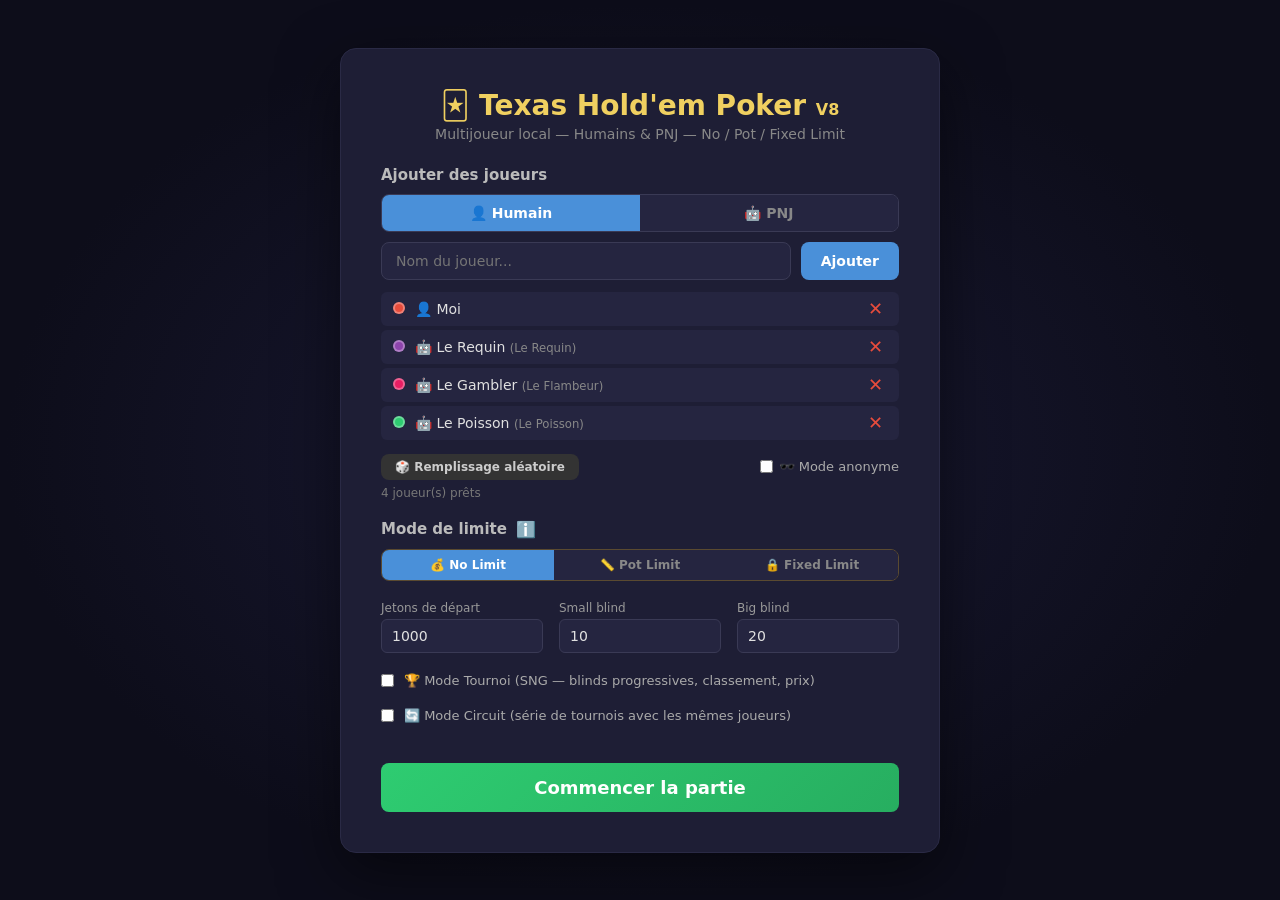
==== commit 02a5a0c0: "fix: UI circuit — Tournoi forcé/disabled + indication vitesse partagée" ====
--- a/index.html
+++ b/index.html
@@ -75,7 +75,7 @@
           <span>🏆 Mode Tournoi (SNG — blinds progressives, classement, prix)</span>
         </label>
         <div id="tournament-speed-row" class="hidden" style="margin-top:8px;display:flex;gap:16px">
-          <label style="font-size:13px;color:#aaa">Vitesse :</label>
+          <label style="font-size:13px;color:#aaa">Vitesse des blinds :</label>
           <label style="cursor:pointer;font-size:13px"><input type="radio" name="t-speed" value="turbo"> ⚡ Turbo (5 mains/niveau)</label>
           <label style="cursor:pointer;font-size:13px"><input type="radio" name="t-speed" value="normal" checked> 🕐 Normal (10 mains/niveau)</label>
           <label style="cursor:pointer;font-size:13px"><input type="radio" name="t-speed" value="slow"> 🐢 Lent (20 mains/niveau)</label>
@@ -85,9 +85,9 @@
       <div class="setup-section" style="margin-top:8px">
         <label class="anon-toggle-label" style="display:flex;align-items:center;gap:10px;cursor:pointer">
           <input type="checkbox" id="circuit-mode-checkbox">
-          <span>🔄 Mode Circuit (série de tournois avec classement cumulé)</span>
+          <span>🔄 Mode Circuit (série de tournois avec les mêmes joueurs)</span>
         </label>
-        <div id="circuit-config-row" class="hidden" style="margin-top:8px;display:flex;gap:16px;align-items:center">
+        <div id="circuit-config-row" class="hidden" style="margin-top:8px;display:flex;gap:16px;align-items:center;flex-wrap:wrap">
           <label style="font-size:13px;color:#aaa">Nombre de tournois :</label>
           <select id="circuit-count" style="background:#1a1a35;color:#e0e0e0;border:1px solid #3a3a55;border-radius:6px;padding:4px 10px;font-size:13px">
             <option value="2">2</option>
@@ -95,6 +95,7 @@
             <option value="4">4</option>
             <option value="5">5</option>
           </select>
+          <span style="font-size:12px;color:#888">(utilise la vitesse de blinds du mode Tournoi ci-dessus)</span>
         </div>
       </div>
 
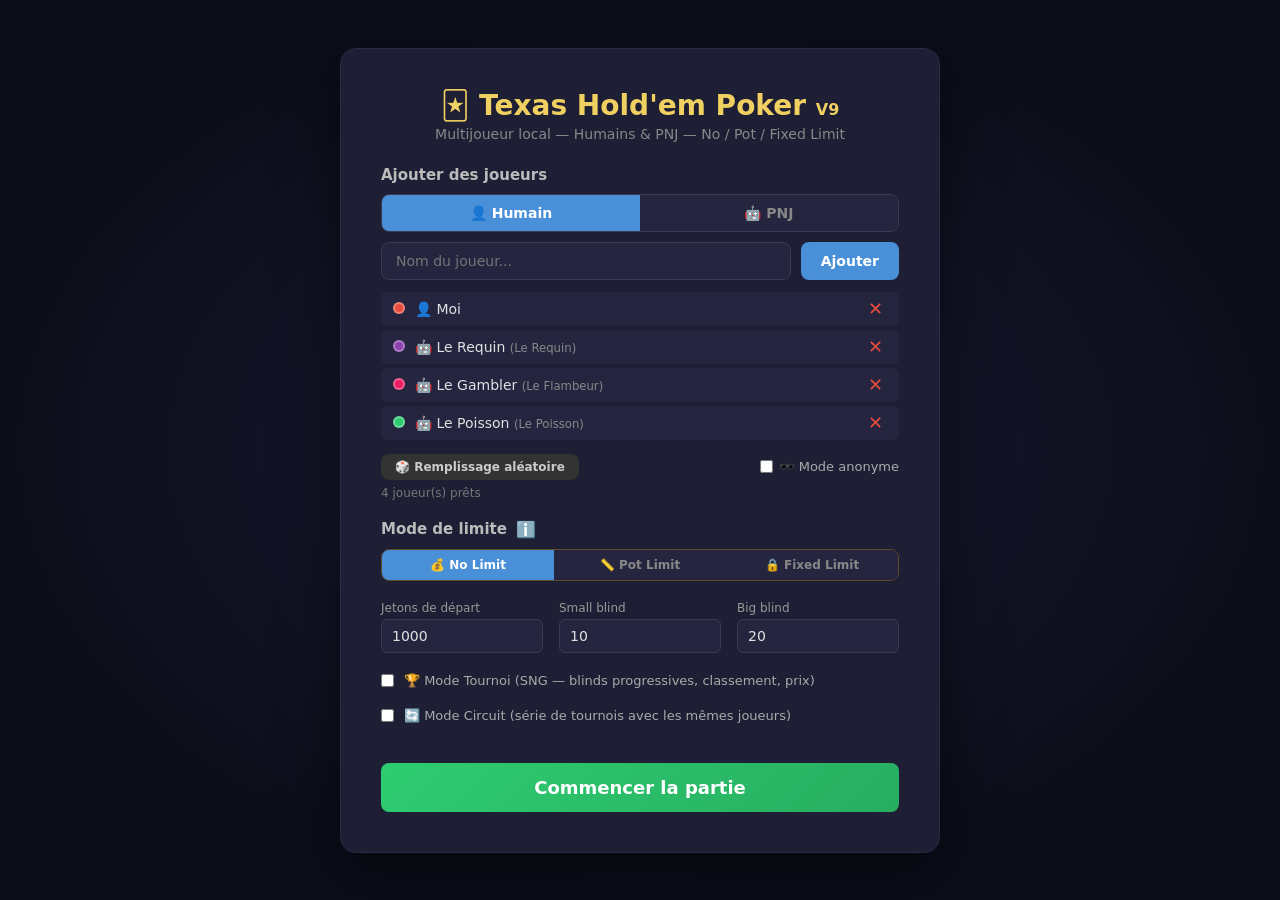
==== commit 6f6cab74: "fix: favicon data URI encodé + titre V9" ====
--- a/index.html
+++ b/index.html
@@ -4,14 +4,14 @@
   <meta charset="UTF-8">
   <meta name="viewport" content="width=device-width, initial-scale=1.0">
   <title>Texas Hold'em Poker V9</title>
-  <link rel="icon" href="data:image/svg+xml,<svg xmlns='http://www.w3.org/2000/svg' viewBox='0 0 32 32'><text y='28' font-size='28'>🃏</text></svg>">
+  <link rel="icon" href="data:image/svg+xml,%3Csvg xmlns='http://www.w3.org/2000/svg' viewBox='0 0 32 32'%3E%3Ctext y='28' font-size='28'%3E🃏%3C/text%3E%3C/svg%3E">
   <link rel="stylesheet" href="style.css">
 </head>
 <body>
   <!-- Écran de configuration -->
   <div id="setup-screen" class="setup-screen">
     <div class="setup-card">
-      <h1>🃏 Texas Hold'em Poker <span style="font-size:16px;color:#f0d060">V8</span></h1>
+      <h1>🃏 Texas Hold'em Poker <span style="font-size:16px;color:#f0d060">V9</span></h1>
       <p class="setup-subtitle">Multijoueur local — Humains & PNJ — No / Pot / Fixed Limit</p>
 
       <div class="setup-section">
@@ -88,14 +88,24 @@
           <span>🔄 Mode Circuit (série de tournois avec les mêmes joueurs)</span>
         </label>
         <div id="circuit-config-row" class="hidden" style="margin-top:8px;display:flex;gap:16px;align-items:center;flex-wrap:wrap">
-          <label style="font-size:13px;color:#aaa">Nombre de tournois :</label>
+          <label style="font-size:13px;color:#aaa">Joueurs :</label>
+          <select id="circuit-players" style="background:#1a1a35;color:#e0e0e0;border:1px solid #3a3a55;border-radius:6px;padding:4px 10px;font-size:13px">
+            <option value="4">4</option>
+            <option value="5" selected>5</option>
+            <option value="6">6</option>
+            <option value="7">7</option>
+            <option value="8">8</option>
+            <option value="9">9</option>
+            <option value="10">10</option>
+          </select>
+          <label style="font-size:13px;color:#aaa">Tournois :</label>
           <select id="circuit-count" style="background:#1a1a35;color:#e0e0e0;border:1px solid #3a3a55;border-radius:6px;padding:4px 10px;font-size:13px">
             <option value="2">2</option>
             <option value="3" selected>3</option>
             <option value="4">4</option>
             <option value="5">5</option>
           </select>
-          <span style="font-size:12px;color:#888">(utilise la vitesse de blinds du mode Tournoi ci-dessus)</span>
+          <span style="font-size:12px;color:#888">(les PNJ sont tirés aléatoirement et restent les mêmes)</span>
         </div>
       </div>
 
@@ -243,6 +253,7 @@
   <script src="audio.js"></script>
   <script src="fx.js"></script>
   <script src="tournament.js"></script>
+  <script src="stats.js"></script>
   <script src="game.js"></script>
 </body>
 </html>
